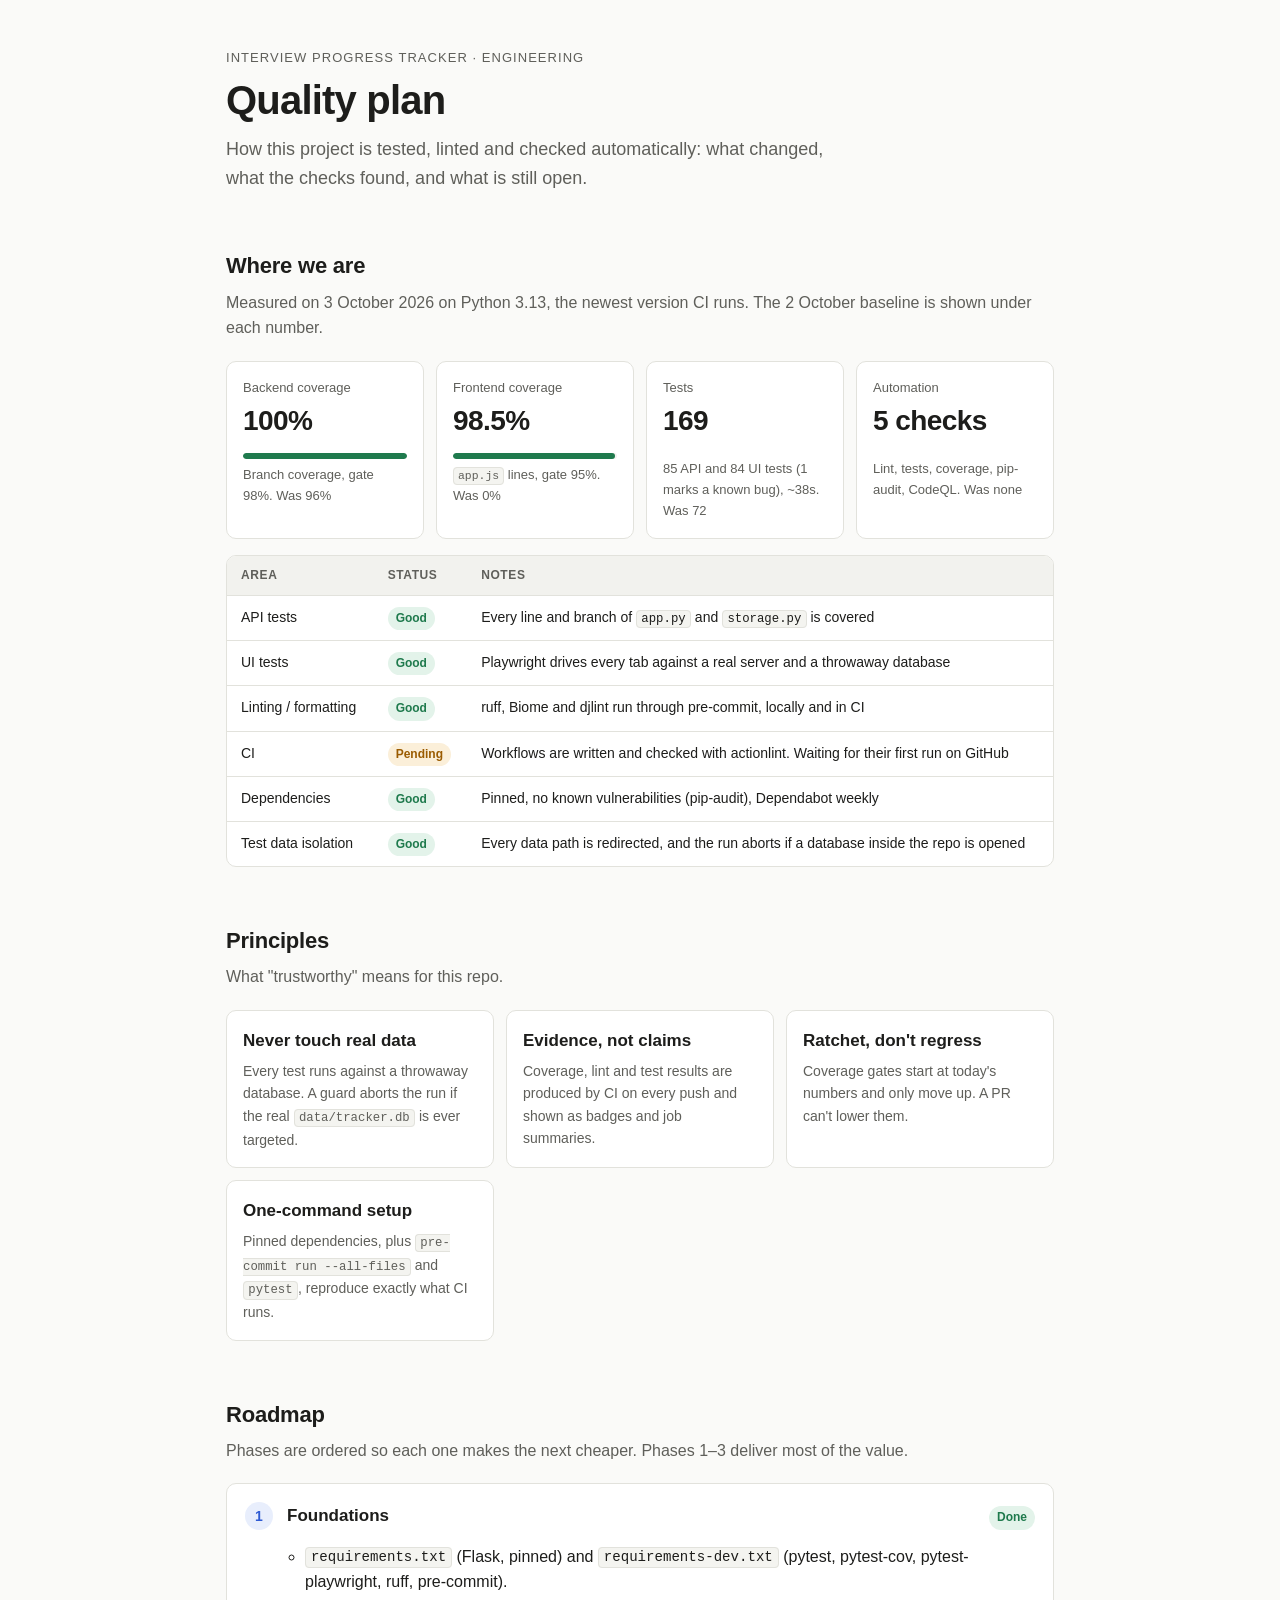
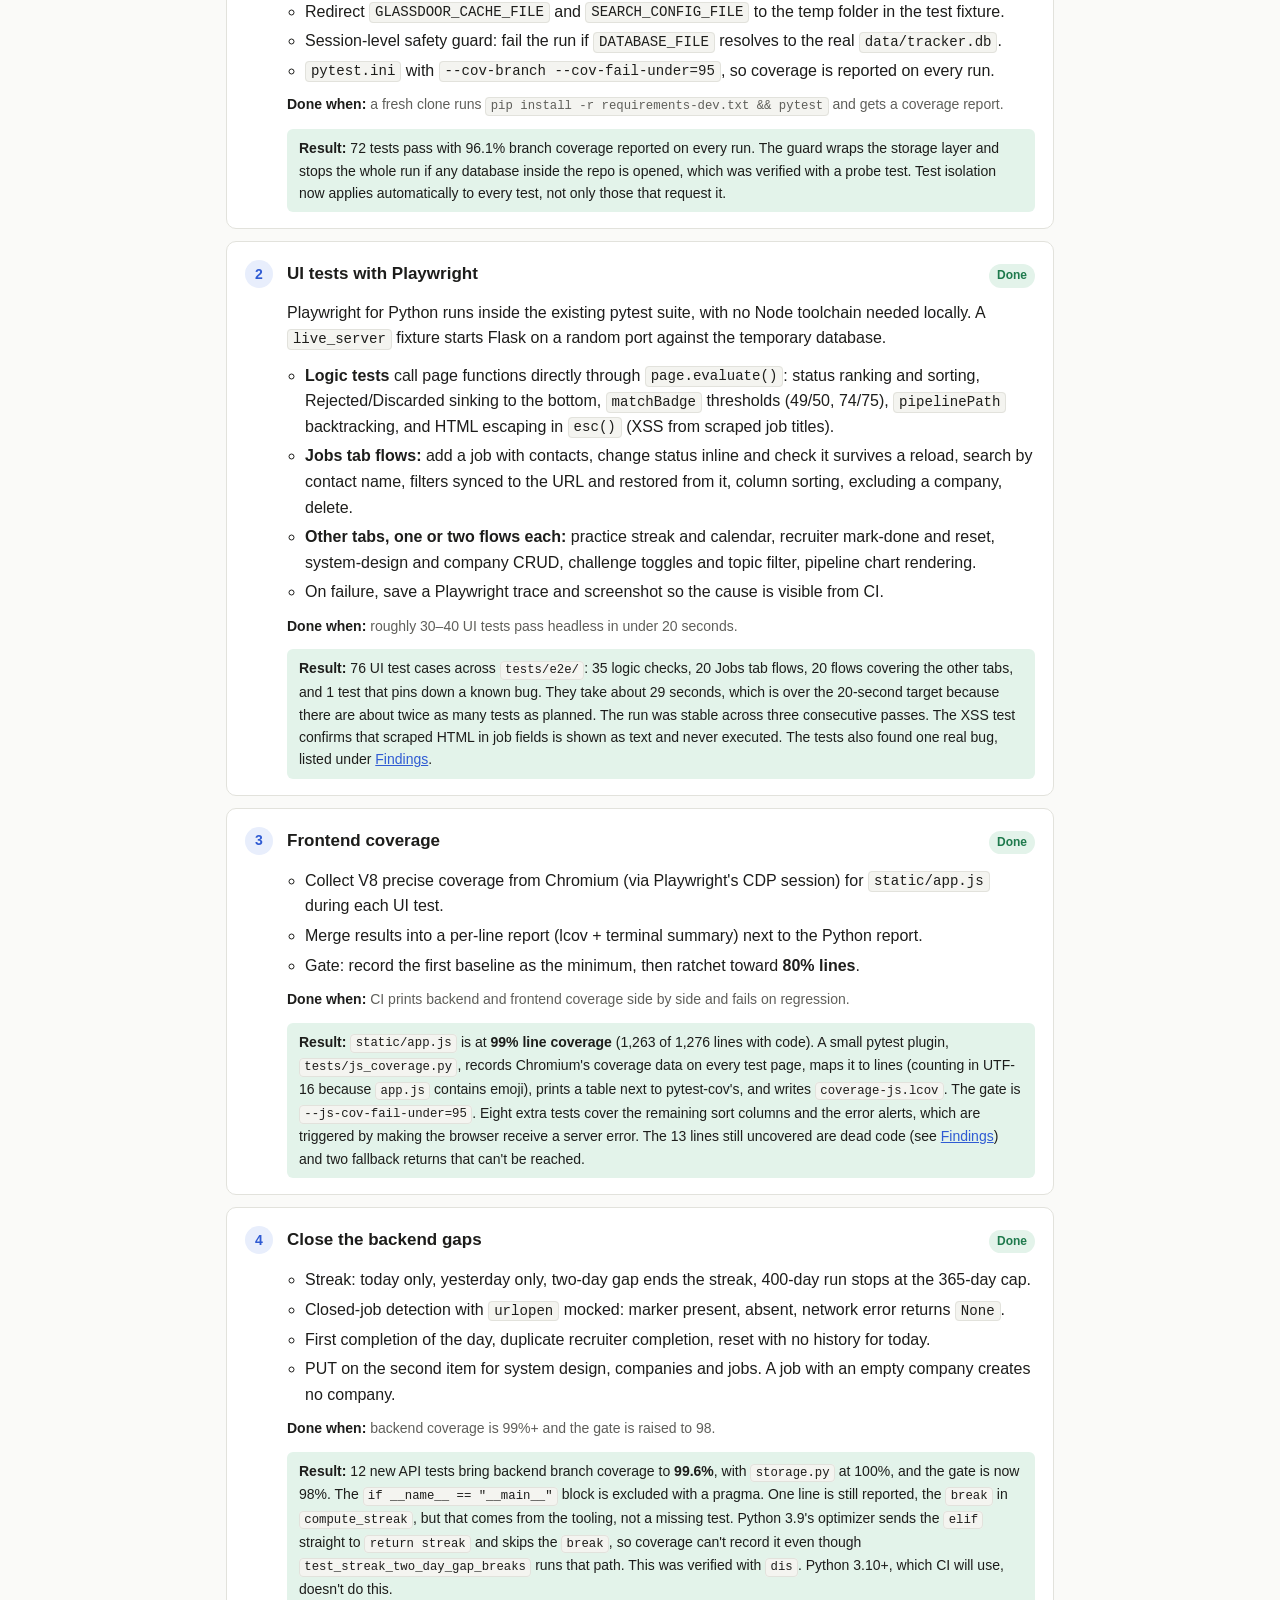
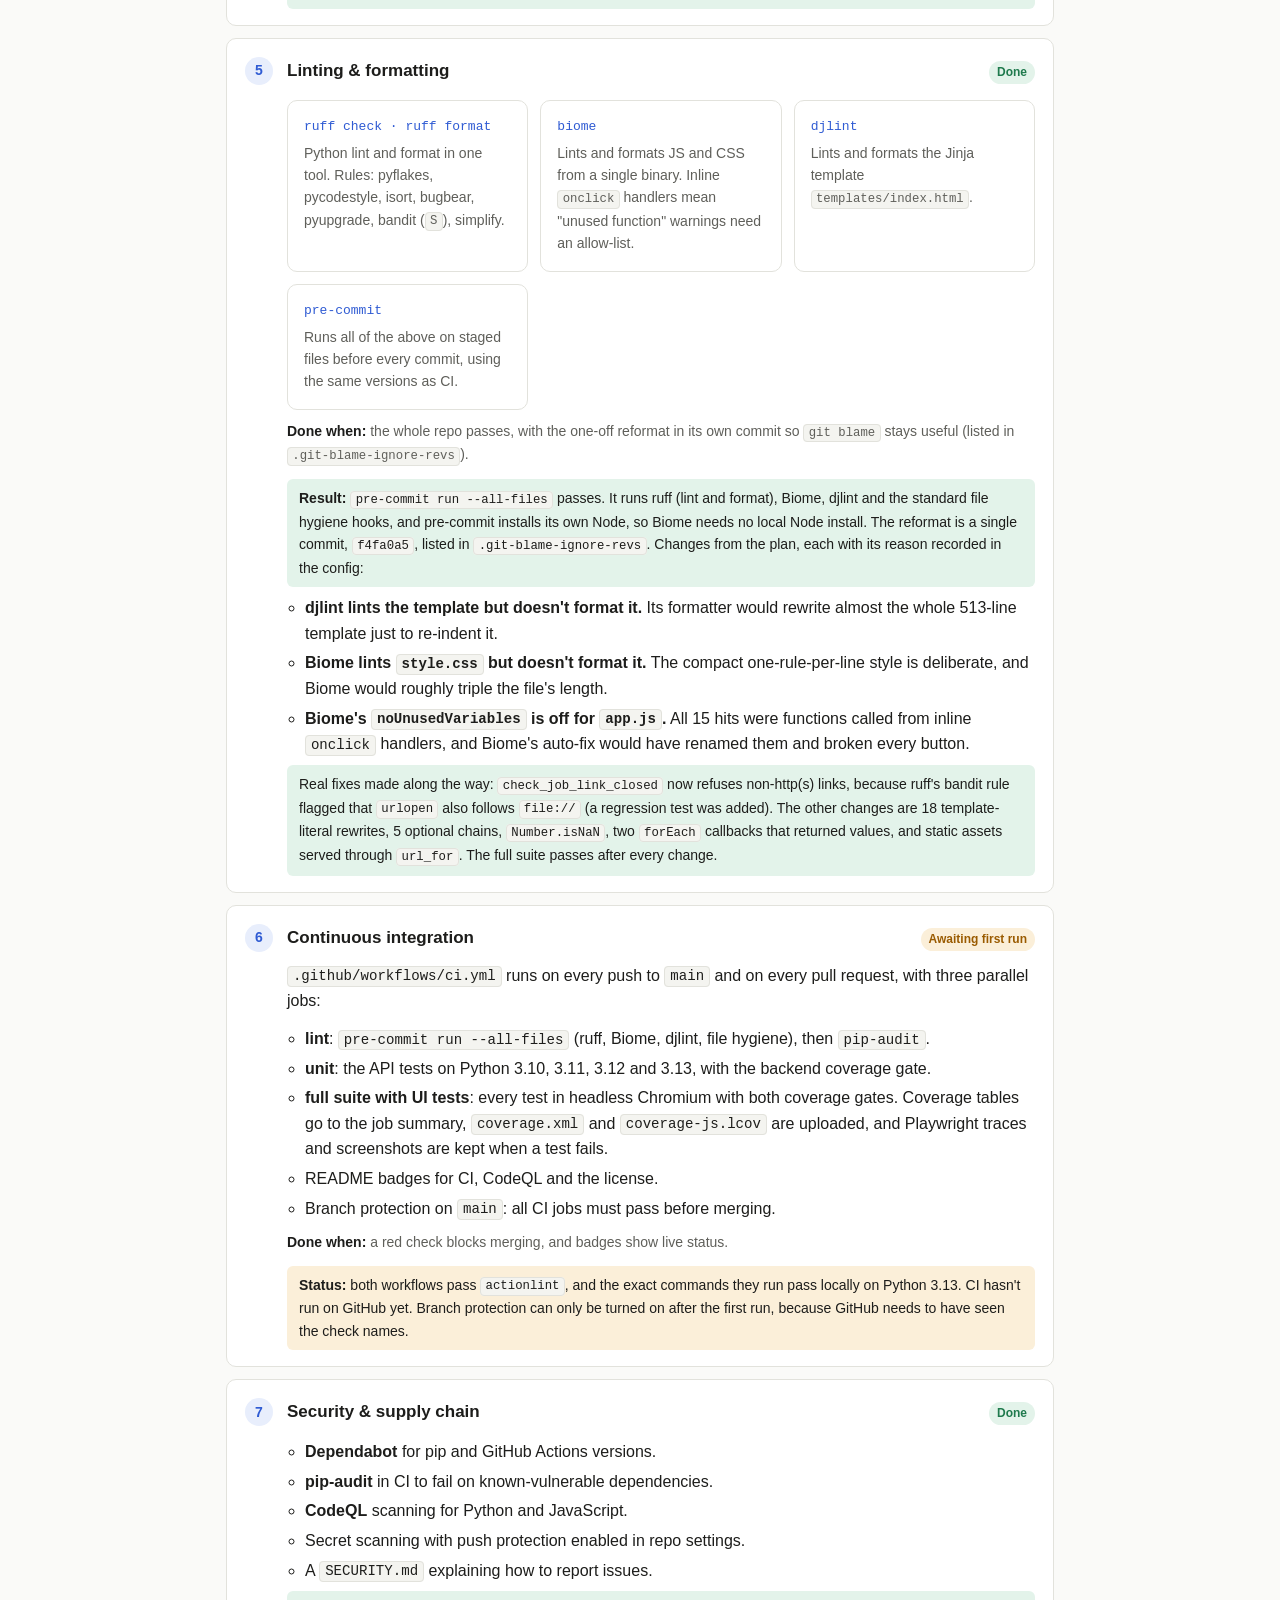
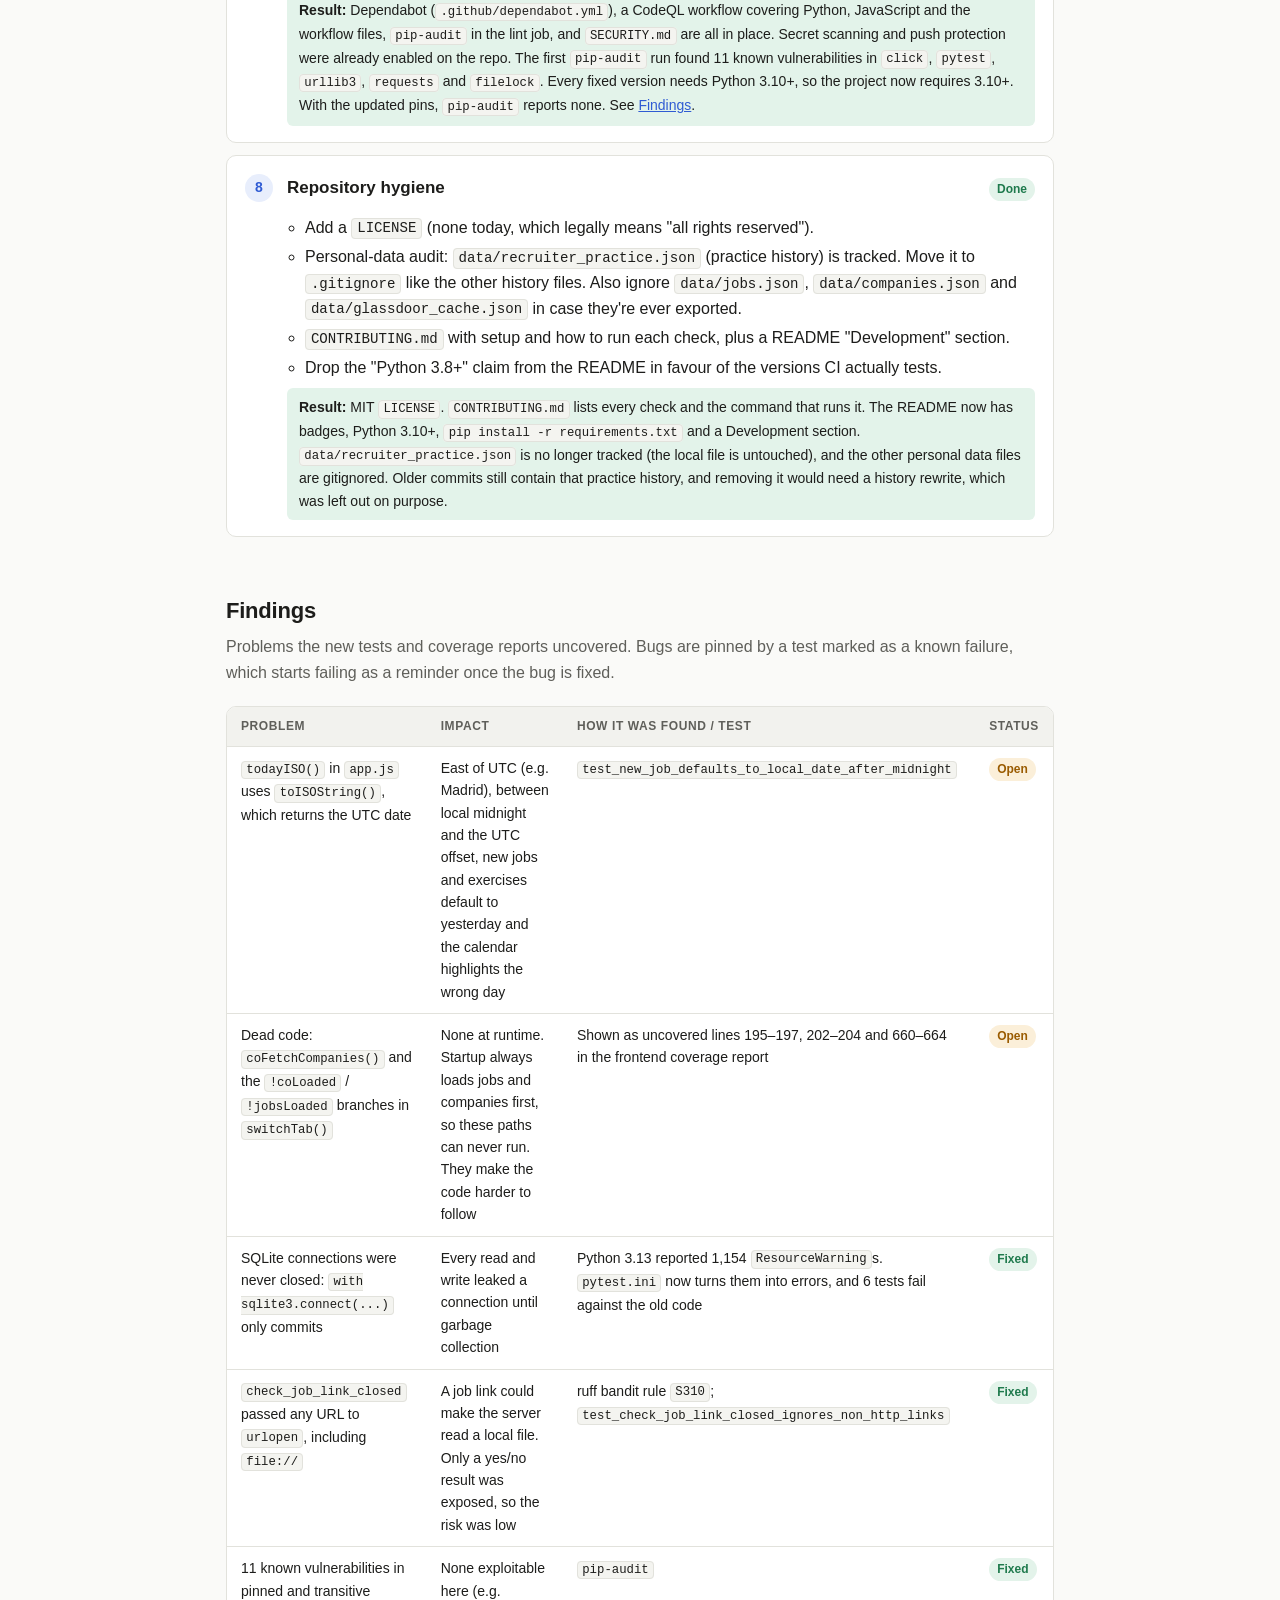
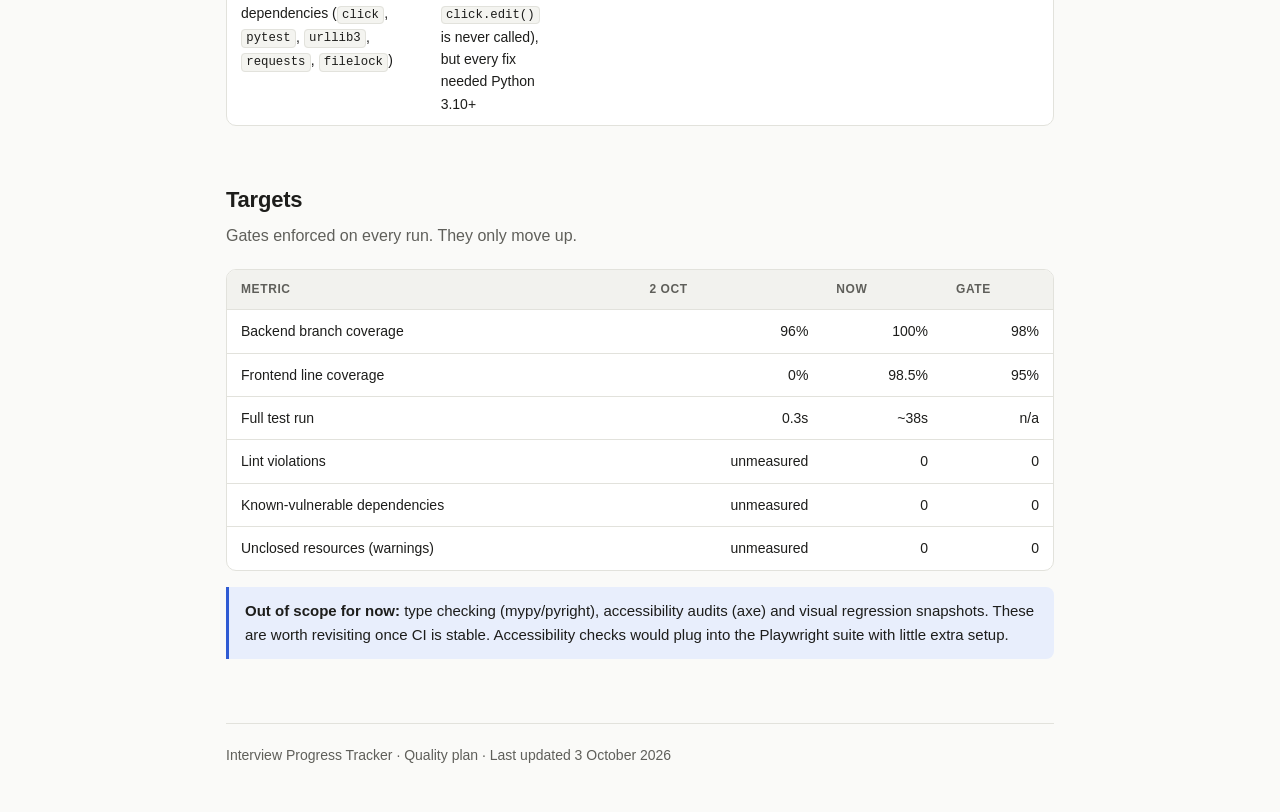
==== docs/quality-plan.html @ b73473ca "Add MIT license, contributing guide and quality plan - README: badges, Python 3.10+, install from re" ====
<!doctype html>
<html lang="en">
<head>
<meta charset="utf-8">
<meta name="viewport" content="width=device-width, initial-scale=1">
<title>Quality Plan</title>
<meta name="description" content="How Interview Progress Tracker is tested, linted and checked in CI, and the roadmap to get there.">
<style>
  :root {
    --bg: #fafaf8;
    --surface: #ffffff;
    --surface-2: #f2f2ee;
    --text: #1d1d1b;
    --muted: #5f5f5a;
    --border: #e2e2dc;
    --accent: #2f5bd3;
    --accent-soft: #e8eefc;
    --ok: #1f7a4d;
    --ok-soft: #e3f3ea;
    --warn: #9a5b00;
    --warn-soft: #fbefd9;
    --bad: #b3261e;
    --bad-soft: #fbe5e3;
    --code-bg: #f4f4f0;
    --mono: ui-monospace, SFMono-Regular, Menlo, Consolas, monospace;
    --sans: -apple-system, BlinkMacSystemFont, "Segoe UI", Inter, Roboto, sans-serif;
  }
  @media (prefers-color-scheme: dark) {
    :root:not([data-theme="light"]) {
      --bg: #141413;
      --surface: #1c1c1a;
      --surface-2: #242421;
      --text: #ecece8;
      --muted: #a3a39c;
      --border: #33332f;
      --accent: #8aa8ff;
      --accent-soft: #1f2a48;
      --ok: #6fd3a0;
      --ok-soft: #173126;
      --warn: #f0b860;
      --warn-soft: #3a2a10;
      --bad: #ff8a80;
      --bad-soft: #3d1a17;
      --code-bg: #1f1f1d;
    }
  }
  :root[data-theme="dark"] {
    --bg: #141413;
    --surface: #1c1c1a;
    --surface-2: #242421;
    --text: #ecece8;
    --muted: #a3a39c;
    --border: #33332f;
    --accent: #8aa8ff;
    --accent-soft: #1f2a48;
    --ok: #6fd3a0;
    --ok-soft: #173126;
    --warn: #f0b860;
    --warn-soft: #3a2a10;
    --bad: #ff8a80;
    --bad-soft: #3d1a17;
    --code-bg: #1f1f1d;
  }

  * { box-sizing: border-box; }
  html { -webkit-text-size-adjust: 100%; }
  body {
    margin: 0;
    background: var(--bg);
    color: var(--text);
    font: 16px/1.6 var(--sans);
  }
  .wrap { max-width: 860px; margin: 0 auto; padding: 48px 16px 80px; }
  header { margin-bottom: 40px; }
  .eyebrow { font-size: 13px; letter-spacing: .08em; text-transform: uppercase; color: var(--muted); margin: 0 0 8px; }
  h1 { font-size: clamp(28px, 5vw, 40px); line-height: 1.15; margin: 0 0 12px; letter-spacing: -.02em; }
  .lede { font-size: 18px; color: var(--muted); margin: 0; max-width: 62ch; }
  h2 { font-size: 22px; margin: 56px 0 6px; letter-spacing: -.01em; }
  h2 + .sub { color: var(--muted); margin: 0 0 20px; }
  h3 { font-size: 17px; margin: 0 0 6px; }
  p { margin: 0 0 12px; }
  a { color: var(--accent); }
  code { font-family: var(--mono); font-size: .88em; background: var(--code-bg); padding: .1em .35em; border-radius: 4px; border: 1px solid var(--border); }
  pre { font-family: var(--mono); font-size: 13px; line-height: 1.55; background: var(--code-bg); border: 1px solid var(--border); border-radius: 8px; padding: 14px 16px; overflow-x: auto; margin: 12px 0 0; }
  pre code { background: none; border: 0; padding: 0; font-size: inherit; }

  /* Stat tiles */
  .stats { display: grid; grid-template-columns: repeat(auto-fit, minmax(180px, 1fr)); gap: 12px; }
  .stat { background: var(--surface); border: 1px solid var(--border); border-radius: 10px; padding: 16px; }
  .stat .label { font-size: 13px; color: var(--muted); }
  .stat .value { font-size: 28px; font-weight: 650; letter-spacing: -.02em; font-variant-numeric: tabular-nums; }
  .stat .note { font-size: 13px; color: var(--muted); }
  .meter { height: 6px; background: var(--surface-2); border-radius: 3px; margin: 10px 0 6px; overflow: hidden; }
  .meter > span { display: block; height: 100%; border-radius: 3px; }

  /* Pills */
  .pill { display: inline-block; font-size: 12px; font-weight: 600; padding: 2px 8px; border-radius: 999px; white-space: nowrap; }
  .pill.ok { background: var(--ok-soft); color: var(--ok); }
  .pill.warn { background: var(--warn-soft); color: var(--warn); }
  .pill.bad { background: var(--bad-soft); color: var(--bad); }
  .pill.plan { background: var(--accent-soft); color: var(--accent); }

  /* Tables */
  .table-wrap { overflow-x: auto; border: 1px solid var(--border); border-radius: 10px; background: var(--surface); }
  table { border-collapse: collapse; width: 100%; font-size: 14px; }
  th, td { text-align: left; padding: 10px 14px; border-bottom: 1px solid var(--border); vertical-align: top; }
  th { font-size: 12px; text-transform: uppercase; letter-spacing: .05em; color: var(--muted); font-weight: 600; background: var(--surface-2); }
  tr:last-child td { border-bottom: 0; }
  td.num { font-variant-numeric: tabular-nums; text-align: right; }

  /* Phases */
  .phases { list-style: none; padding: 0; margin: 0; counter-reset: phase; }
  .phase { position: relative; background: var(--surface); border: 1px solid var(--border); border-radius: 10px; padding: 18px 18px 16px 60px; margin-bottom: 12px; }
  .phase::before {
    counter-increment: phase; content: counter(phase, decimal);
    position: absolute; left: 18px; top: 18px; width: 28px; height: 28px; border-radius: 50%;
    background: var(--accent-soft); color: var(--accent); font-weight: 700; font-size: 14px;
    display: grid; place-items: center;
  }
  .phase .head { display: flex; flex-wrap: wrap; gap: 8px; align-items: baseline; justify-content: space-between; margin-bottom: 6px; }
  .phase ul { margin: 8px 0 0; padding-left: 18px; }
  .phase li { margin: 4px 0; }
  .phase .done { color: var(--muted); font-size: 14px; margin-top: 10px; }
  .phase .done strong { color: var(--text); }
  .phase .result { font-size: 14px; margin: 8px 0 0; padding: 8px 12px; border-radius: 6px; background: var(--ok-soft); }

  /* Cards grid */
  .grid { display: grid; grid-template-columns: repeat(auto-fit, minmax(240px, 1fr)); gap: 12px; }
  .card { background: var(--surface); border: 1px solid var(--border); border-radius: 10px; padding: 16px; }
  .card p { font-size: 14px; color: var(--muted); margin: 0; }
  .card .tool { font-family: var(--mono); font-size: 13px; color: var(--accent); margin-bottom: 4px; }

  .callout { border-left: 3px solid var(--accent); background: var(--accent-soft); padding: 12px 16px; border-radius: 0 8px 8px 0; margin: 16px 0; font-size: 15px; }
  .callout.warn { border-color: var(--warn); background: var(--warn-soft); }

  footer { margin-top: 64px; padding-top: 20px; border-top: 1px solid var(--border); color: var(--muted); font-size: 14px; }
</style>
</head>
<body>
<div class="wrap">

<header>
  <p class="eyebrow">Interview Progress Tracker · Engineering</p>
  <h1>Quality plan</h1>
  <p class="lede">How this project is tested, linted and checked automatically: what changed, what the checks found, and what is still open.</p>
</header>

<!-- ───────────────────────────── Current state -->
<h2>Where we are</h2>
<p class="sub">Measured on 3 October 2026 on Python 3.13, the newest version CI runs. The 2 October baseline is shown under each number.</p>

<div class="stats">
  <div class="stat">
    <div class="label">Backend coverage</div>
    <div class="value">100%</div>
    <div class="meter"><span style="width:100%;background:var(--ok)"></span></div>
    <div class="note">Branch coverage, gate 98%. Was 96%</div>
  </div>
  <div class="stat">
    <div class="label">Frontend coverage</div>
    <div class="value">98.5%</div>
    <div class="meter"><span style="width:98.5%;background:var(--ok)"></span></div>
    <div class="note"><code>app.js</code> lines, gate 95%. Was 0%</div>
  </div>
  <div class="stat">
    <div class="label">Tests</div>
    <div class="value">169</div>
    <div class="note" style="margin-top:16px">85 API and 84 UI tests (1 marks a known bug), ~38s. Was 72</div>
  </div>
  <div class="stat">
    <div class="label">Automation</div>
    <div class="value">5 checks</div>
    <div class="note" style="margin-top:16px">Lint, tests, coverage, pip-audit, CodeQL. Was none</div>
  </div>
</div>

<div class="table-wrap" style="margin-top:16px">
  <table>
    <thead><tr><th>Area</th><th>Status</th><th>Notes</th></tr></thead>
    <tbody>
      <tr><td>API tests</td><td><span class="pill ok">Good</span></td><td>Every line and branch of <code>app.py</code> and <code>storage.py</code> is covered</td></tr>
      <tr><td>UI tests</td><td><span class="pill ok">Good</span></td><td>Playwright drives every tab against a real server and a throwaway database</td></tr>
      <tr><td>Linting / formatting</td><td><span class="pill ok">Good</span></td><td>ruff, Biome and djlint run through pre-commit, locally and in CI</td></tr>
      <tr><td>CI</td><td><span class="pill warn">Pending</span></td><td>Workflows are written and checked with actionlint. Waiting for their first run on GitHub</td></tr>
      <tr><td>Dependencies</td><td><span class="pill ok">Good</span></td><td>Pinned, no known vulnerabilities (pip-audit), Dependabot weekly</td></tr>
      <tr><td>Test data isolation</td><td><span class="pill ok">Good</span></td><td>Every data path is redirected, and the run aborts if a database inside the repo is opened</td></tr>
    </tbody>
  </table>
</div>

<!-- ───────────────────────────── Principles -->
<h2>Principles</h2>
<p class="sub">What "trustworthy" means for this repo.</p>
<div class="grid">
  <div class="card"><h3>Never touch real data</h3><p>Every test runs against a throwaway database. A guard aborts the run if the real <code>data/tracker.db</code> is ever targeted.</p></div>
  <div class="card"><h3>Evidence, not claims</h3><p>Coverage, lint and test results are produced by CI on every push and shown as badges and job summaries.</p></div>
  <div class="card"><h3>Ratchet, don't regress</h3><p>Coverage gates start at today's numbers and only move up. A PR can't lower them.</p></div>
  <div class="card"><h3>One-command setup</h3><p>Pinned dependencies, plus <code>pre-commit run --all-files</code> and <code>pytest</code>, reproduce exactly what CI runs.</p></div>
</div>

<!-- ───────────────────────────── Roadmap -->
<h2>Roadmap</h2>
<p class="sub">Phases are ordered so each one makes the next cheaper. Phases 1–3 deliver most of the value.</p>

<ol class="phases">
  <li class="phase">
    <div class="head"><h3>Foundations</h3><span class="pill ok">Done</span></div>
    <ul>
      <li><code>requirements.txt</code> (Flask, pinned) and <code>requirements-dev.txt</code> (pytest, pytest-cov, pytest-playwright, ruff, pre-commit).</li>
      <li>Redirect <code>GLASSDOOR_CACHE_FILE</code> and <code>SEARCH_CONFIG_FILE</code> to the temp folder in the test fixture.</li>
      <li>Session-level safety guard: fail the run if <code>DATABASE_FILE</code> resolves to the real <code>data/tracker.db</code>.</li>
      <li><code>pytest.ini</code> with <code>--cov-branch --cov-fail-under=95</code>, so coverage is reported on every run.</li>
    </ul>
    <p class="done"><strong>Done when:</strong> a fresh clone runs <code>pip install -r requirements-dev.txt &amp;&amp; pytest</code> and gets a coverage report.</p>
    <p class="result"><strong>Result:</strong> 72 tests pass with 96.1% branch coverage reported on every run. The guard wraps the storage layer and stops the whole run if any database inside the repo is opened, which was verified with a probe test. Test isolation now applies automatically to every test, not only those that request it.</p>
  </li>

  <li class="phase">
    <div class="head"><h3>UI tests with Playwright</h3><span class="pill ok">Done</span></div>
    <p>Playwright for Python runs inside the existing pytest suite, with no Node toolchain needed locally. A <code>live_server</code> fixture starts Flask on a random port against the temporary database.</p>
    <ul>
      <li><strong>Logic tests</strong> call page functions directly through <code>page.evaluate()</code>: status ranking and sorting, Rejected/Discarded sinking to the bottom, <code>matchBadge</code> thresholds (49/50, 74/75), <code>pipelinePath</code> backtracking, and HTML escaping in <code>esc()</code> (XSS from scraped job titles).</li>
      <li><strong>Jobs tab flows:</strong> add a job with contacts, change status inline and check it survives a reload, search by contact name, filters synced to the URL and restored from it, column sorting, excluding a company, delete.</li>
      <li><strong>Other tabs, one or two flows each:</strong> practice streak and calendar, recruiter mark-done and reset, system-design and company CRUD, challenge toggles and topic filter, pipeline chart rendering.</li>
      <li>On failure, save a Playwright trace and screenshot so the cause is visible from CI.</li>
    </ul>
    <p class="done"><strong>Done when:</strong> roughly 30–40 UI tests pass headless in under 20 seconds.</p>
    <p class="result"><strong>Result:</strong> 76 UI test cases across <code>tests/e2e/</code>: 35 logic checks, 20 Jobs tab flows, 20 flows covering the other tabs, and 1 test that pins down a known bug. They take about 29 seconds, which is over the 20-second target because there are about twice as many tests as planned. The run was stable across three consecutive passes. The XSS test confirms that scraped HTML in job fields is shown as text and never executed. The tests also found one real bug, listed under <a href="#findings">Findings</a>.</p>
  </li>

  <li class="phase">
    <div class="head"><h3>Frontend coverage</h3><span class="pill ok">Done</span></div>
    <ul>
      <li>Collect V8 precise coverage from Chromium (via Playwright's CDP session) for <code>static/app.js</code> during each UI test.</li>
      <li>Merge results into a per-line report (lcov + terminal summary) next to the Python report.</li>
      <li>Gate: record the first baseline as the minimum, then ratchet toward <strong>80% lines</strong>.</li>
    </ul>
    <p class="done"><strong>Done when:</strong> CI prints backend and frontend coverage side by side and fails on regression.</p>
    <p class="result"><strong>Result:</strong> <code>static/app.js</code> is at <strong>99% line coverage</strong> (1,263 of 1,276 lines with code). A small pytest plugin, <code>tests/js_coverage.py</code>, records Chromium's coverage data on every test page, maps it to lines (counting in UTF-16 because <code>app.js</code> contains emoji), prints a table next to pytest-cov's, and writes <code>coverage-js.lcov</code>. The gate is <code>--js-cov-fail-under=95</code>. Eight extra tests cover the remaining sort columns and the error alerts, which are triggered by making the browser receive a server error. The 13 lines still uncovered are dead code (see <a href="#findings">Findings</a>) and two fallback returns that can't be reached.</p>
  </li>

  <li class="phase">
    <div class="head"><h3>Close the backend gaps</h3><span class="pill ok">Done</span></div>
    <ul>
      <li>Streak: today only, yesterday only, two-day gap ends the streak, 400-day run stops at the 365-day cap.</li>
      <li>Closed-job detection with <code>urlopen</code> mocked: marker present, absent, network error returns <code>None</code>.</li>
      <li>First completion of the day, duplicate recruiter completion, reset with no history for today.</li>
      <li>PUT on the second item for system design, companies and jobs. A job with an empty company creates no company.</li>
    </ul>
    <p class="done"><strong>Done when:</strong> backend coverage is 99%+ and the gate is raised to 98.</p>
    <p class="result"><strong>Result:</strong> 12 new API tests bring backend branch coverage to <strong>99.6%</strong>, with <code>storage.py</code> at 100%, and the gate is now 98%. The <code>if __name__ == "__main__"</code> block is excluded with a pragma. One line is still reported, the <code>break</code> in <code>compute_streak</code>, but that comes from the tooling, not a missing test. Python 3.9's optimizer sends the <code>elif</code> straight to <code>return streak</code> and skips the <code>break</code>, so coverage can't record it even though <code>test_streak_two_day_gap_breaks</code> runs that path. This was verified with <code>dis</code>. Python 3.10+, which CI will use, doesn't do this.</p>
  </li>

  <li class="phase">
    <div class="head"><h3>Linting &amp; formatting</h3><span class="pill ok">Done</span></div>
    <div class="grid" style="margin-top:10px">
      <div class="card"><div class="tool">ruff check · ruff format</div><p>Python lint and format in one tool. Rules: pyflakes, pycodestyle, isort, bugbear, pyupgrade, bandit (<code>S</code>), simplify.</p></div>
      <div class="card"><div class="tool">biome</div><p>Lints and formats JS and CSS from a single binary. Inline <code>onclick</code> handlers mean "unused function" warnings need an allow-list.</p></div>
      <div class="card"><div class="tool">djlint</div><p>Lints and formats the Jinja template <code>templates/index.html</code>.</p></div>
      <div class="card"><div class="tool">pre-commit</div><p>Runs all of the above on staged files before every commit, using the same versions as CI.</p></div>
    </div>
    <p class="done"><strong>Done when:</strong> the whole repo passes, with the one-off reformat in its own commit so <code>git blame</code> stays useful (listed in <code>.git-blame-ignore-revs</code>).</p>
    <p class="result"><strong>Result:</strong> <code>pre-commit run --all-files</code> passes. It runs ruff (lint and format), Biome, djlint and the standard file hygiene hooks, and pre-commit installs its own Node, so Biome needs no local Node install. The reformat is a single commit, <code>f4fa0a5</code>, listed in <code>.git-blame-ignore-revs</code>. Changes from the plan, each with its reason recorded in the config:</p>
    <ul>
      <li><strong>djlint lints the template but doesn't format it.</strong> Its formatter would rewrite almost the whole 513-line template just to re-indent it.</li>
      <li><strong>Biome lints <code>style.css</code> but doesn't format it.</strong> The compact one-rule-per-line style is deliberate, and Biome would roughly triple the file's length.</li>
      <li><strong>Biome's <code>noUnusedVariables</code> is off for <code>app.js</code>.</strong> All 15 hits were functions called from inline <code>onclick</code> handlers, and Biome's auto-fix would have renamed them and broken every button.</li>
    </ul>
    <p class="result" style="margin-top:8px">Real fixes made along the way: <code>check_job_link_closed</code> now refuses non-http(s) links, because ruff's bandit rule flagged that <code>urlopen</code> also follows <code>file://</code> (a regression test was added). The other changes are 18 template-literal rewrites, 5 optional chains, <code>Number.isNaN</code>, two <code>forEach</code> callbacks that returned values, and static assets served through <code>url_for</code>. The full suite passes after every change.</p>
  </li>

  <li class="phase">
    <div class="head"><h3>Continuous integration</h3><span class="pill warn">Awaiting first run</span></div>
    <p><code>.github/workflows/ci.yml</code> runs on every push to <code>main</code> and on every pull request, with three parallel jobs:</p>
    <ul>
      <li><strong>lint</strong>: <code>pre-commit run --all-files</code> (ruff, Biome, djlint, file hygiene), then <code>pip-audit</code>.</li>
      <li><strong>unit</strong>: the API tests on Python 3.10, 3.11, 3.12 and 3.13, with the backend coverage gate.</li>
      <li><strong>full suite with UI tests</strong>: every test in headless Chromium with both coverage gates. Coverage tables go to the job summary, <code>coverage.xml</code> and <code>coverage-js.lcov</code> are uploaded, and Playwright traces and screenshots are kept when a test fails.</li>
      <li>README badges for CI, CodeQL and the license.</li>
      <li>Branch protection on <code>main</code>: all CI jobs must pass before merging.</li>
    </ul>
    <p class="done"><strong>Done when:</strong> a red check blocks merging, and badges show live status.</p>
    <p class="result" style="background:var(--warn-soft)"><strong>Status:</strong> both workflows pass <code>actionlint</code>, and the exact commands they run pass locally on Python 3.13. CI hasn't run on GitHub yet. Branch protection can only be turned on after the first run, because GitHub needs to have seen the check names.</p>
  </li>

  <li class="phase">
    <div class="head"><h3>Security &amp; supply chain</h3><span class="pill ok">Done</span></div>
    <ul>
      <li><strong>Dependabot</strong> for pip and GitHub Actions versions.</li>
      <li><strong>pip-audit</strong> in CI to fail on known-vulnerable dependencies.</li>
      <li><strong>CodeQL</strong> scanning for Python and JavaScript.</li>
      <li>Secret scanning with push protection enabled in repo settings.</li>
      <li>A <code>SECURITY.md</code> explaining how to report issues.</li>
    </ul>
    <p class="result"><strong>Result:</strong> Dependabot (<code>.github/dependabot.yml</code>), a CodeQL workflow covering Python, JavaScript and the workflow files, <code>pip-audit</code> in the lint job, and <code>SECURITY.md</code> are all in place. Secret scanning and push protection were already enabled on the repo. The first <code>pip-audit</code> run found 11 known vulnerabilities in <code>click</code>, <code>pytest</code>, <code>urllib3</code>, <code>requests</code> and <code>filelock</code>. Every fixed version needs Python 3.10+, so the project now requires 3.10+. With the updated pins, <code>pip-audit</code> reports none. See <a href="#findings">Findings</a>.</p>
  </li>

  <li class="phase">
    <div class="head"><h3>Repository hygiene</h3><span class="pill ok">Done</span></div>
    <ul>
      <li>Add a <code>LICENSE</code> (none today, which legally means "all rights reserved").</li>
      <li>Personal-data audit: <code>data/recruiter_practice.json</code> (practice history) is tracked. Move it to <code>.gitignore</code> like the other history files. Also ignore <code>data/jobs.json</code>, <code>data/companies.json</code> and <code>data/glassdoor_cache.json</code> in case they're ever exported.</li>
      <li><code>CONTRIBUTING.md</code> with setup and how to run each check, plus a README "Development" section.</li>
      <li>Drop the "Python 3.8+" claim from the README in favour of the versions CI actually tests.</li>
    </ul>
    <p class="result"><strong>Result:</strong> MIT <code>LICENSE</code>. <code>CONTRIBUTING.md</code> lists every check and the command that runs it. The README now has badges, Python 3.10+, <code>pip install -r requirements.txt</code> and a Development section. <code>data/recruiter_practice.json</code> is no longer tracked (the local file is untouched), and the other personal data files are gitignored. Older commits still contain that practice history, and removing it would need a history rewrite, which was left out on purpose.</p>
  </li>
</ol>

<!-- ───────────────────────────── Findings -->
<h2 id="findings">Findings</h2>
<p class="sub">Problems the new tests and coverage reports uncovered. Bugs are pinned by a test marked as a known failure, which starts failing as a reminder once the bug is fixed.</p>
<div class="table-wrap">
  <table>
    <thead><tr><th>Problem</th><th>Impact</th><th>How it was found / test</th><th>Status</th></tr></thead>
    <tbody>
      <tr>
        <td><code>todayISO()</code> in <code>app.js</code> uses <code>toISOString()</code>, which returns the UTC date</td>
        <td>East of UTC (e.g. Madrid), between local midnight and the UTC offset, new jobs and exercises default to yesterday and the calendar highlights the wrong day</td>
        <td><code>test_new_job_defaults_to_local_date_after_midnight</code></td>
        <td><span class="pill warn">Open</span></td>
      </tr>
      <tr>
        <td>Dead code: <code>coFetchCompanies()</code> and the <code>!coLoaded</code> / <code>!jobsLoaded</code> branches in <code>switchTab()</code></td>
        <td>None at runtime. Startup always loads jobs and companies first, so these paths can never run. They make the code harder to follow</td>
        <td>Shown as uncovered lines 195–197, 202–204 and 660–664 in the frontend coverage report</td>
        <td><span class="pill warn">Open</span></td>
      </tr>
      <tr>
        <td>SQLite connections were never closed: <code>with sqlite3.connect(...)</code> only commits</td>
        <td>Every read and write leaked a connection until garbage collection</td>
        <td>Python 3.13 reported 1,154 <code>ResourceWarning</code>s. <code>pytest.ini</code> now turns them into errors, and 6 tests fail against the old code</td>
        <td><span class="pill ok">Fixed</span></td>
      </tr>
      <tr>
        <td><code>check_job_link_closed</code> passed any URL to <code>urlopen</code>, including <code>file://</code></td>
        <td>A job link could make the server read a local file. Only a yes/no result was exposed, so the risk was low</td>
        <td>ruff bandit rule <code>S310</code>; <code>test_check_job_link_closed_ignores_non_http_links</code></td>
        <td><span class="pill ok">Fixed</span></td>
      </tr>
      <tr>
        <td>11 known vulnerabilities in pinned and transitive dependencies (<code>click</code>, <code>pytest</code>, <code>urllib3</code>, <code>requests</code>, <code>filelock</code>)</td>
        <td>None exploitable here (e.g. <code>click.edit()</code> is never called), but every fix needed Python 3.10+</td>
        <td><code>pip-audit</code></td>
        <td><span class="pill ok">Fixed</span></td>
      </tr>
    </tbody>
  </table>
</div>

<!-- ───────────────────────────── Targets -->
<h2>Targets</h2>
<p class="sub">Gates enforced on every run. They only move up.</p>
<div class="table-wrap">
  <table>
    <thead><tr><th>Metric</th><th class="num">2 Oct</th><th class="num">Now</th><th class="num">Gate</th></tr></thead>
    <tbody>
      <tr><td>Backend branch coverage</td><td class="num">96%</td><td class="num">100%</td><td class="num">98%</td></tr>
      <tr><td>Frontend line coverage</td><td class="num">0%</td><td class="num">98.5%</td><td class="num">95%</td></tr>
      <tr><td>Full test run</td><td class="num">0.3s</td><td class="num">~38s</td><td class="num">n/a</td></tr>
      <tr><td>Lint violations</td><td class="num">unmeasured</td><td class="num">0</td><td class="num">0</td></tr>
      <tr><td>Known-vulnerable dependencies</td><td class="num">unmeasured</td><td class="num">0</td><td class="num">0</td></tr>
      <tr><td>Unclosed resources (warnings)</td><td class="num">unmeasured</td><td class="num">0</td><td class="num">0</td></tr>
    </tbody>
  </table>
</div>

<div class="callout">
  <strong>Out of scope for now:</strong> type checking (mypy/pyright), accessibility audits (axe) and visual regression snapshots. These are worth revisiting once CI is stable. Accessibility checks would plug into the Playwright suite with little extra setup.
</div>

<footer>
  Interview Progress Tracker · Quality plan · Last updated 3 October 2026
</footer>

</div>
</body>
</html>
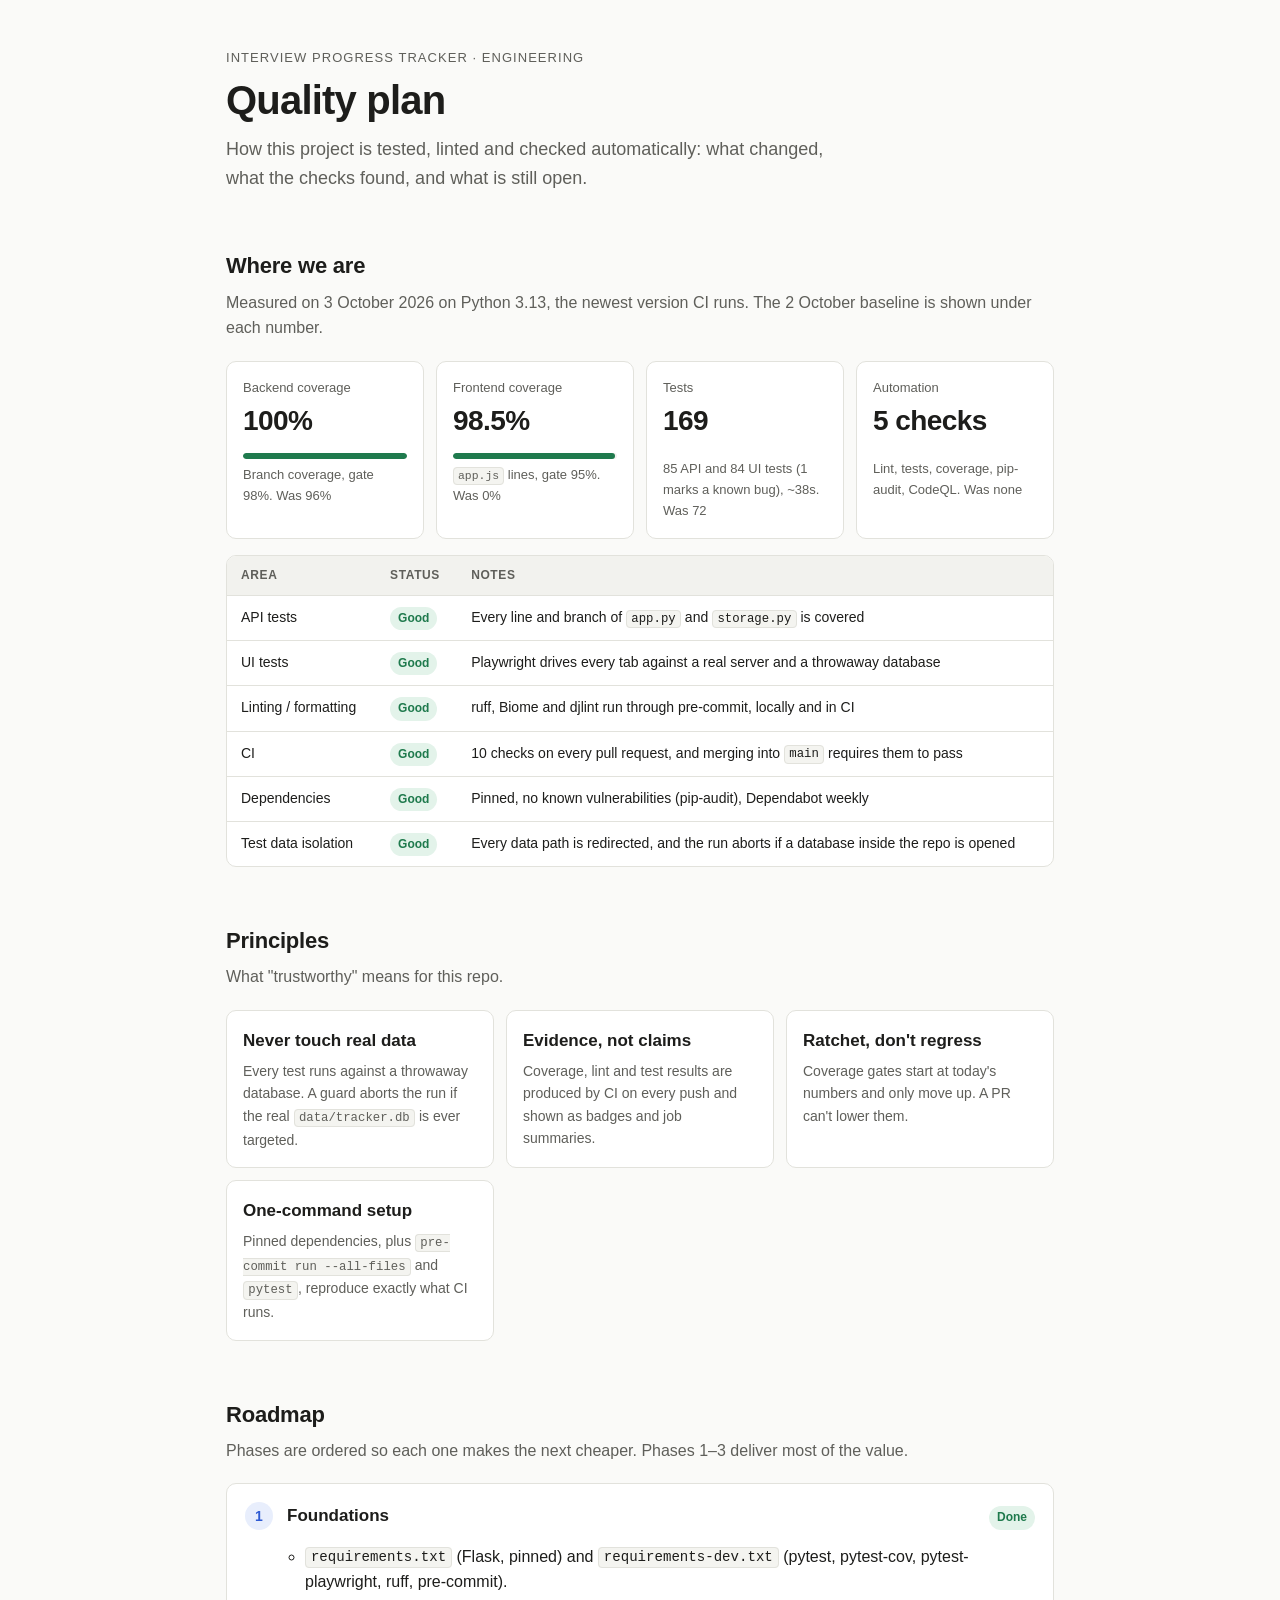
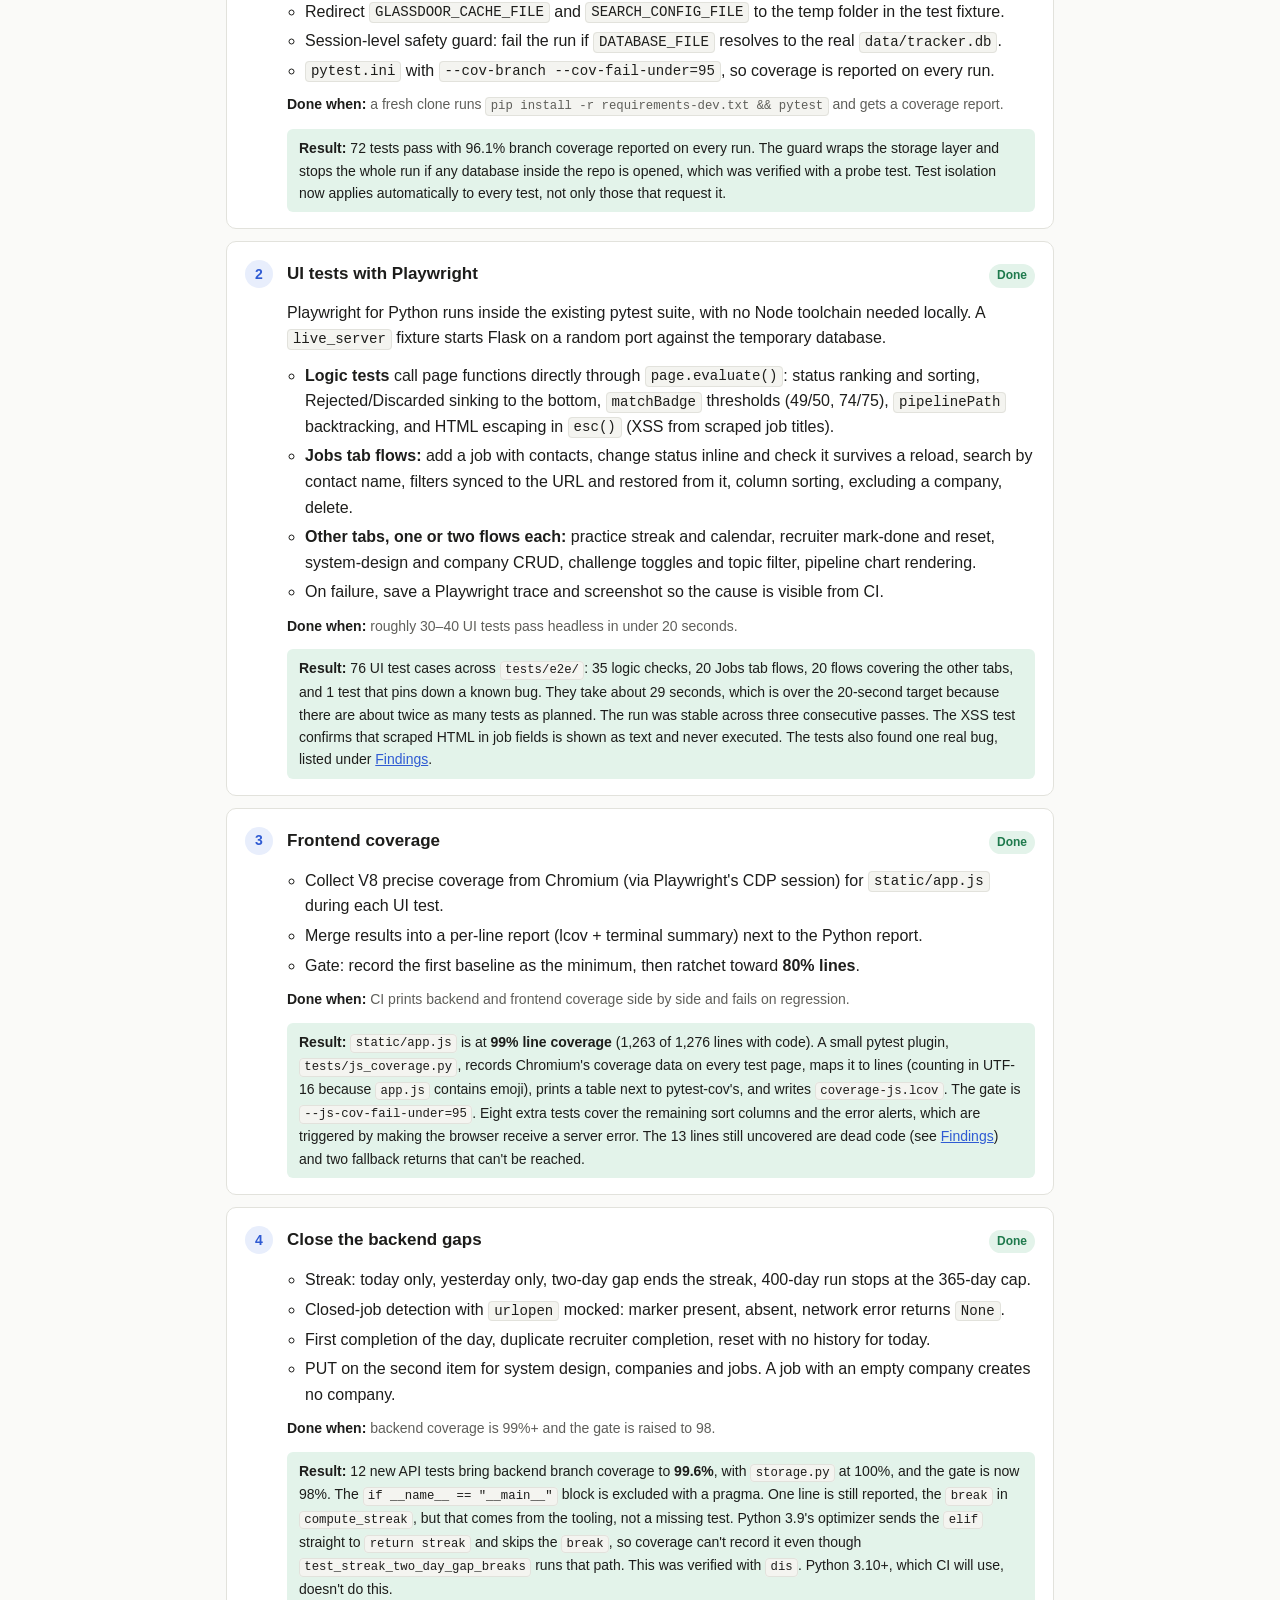
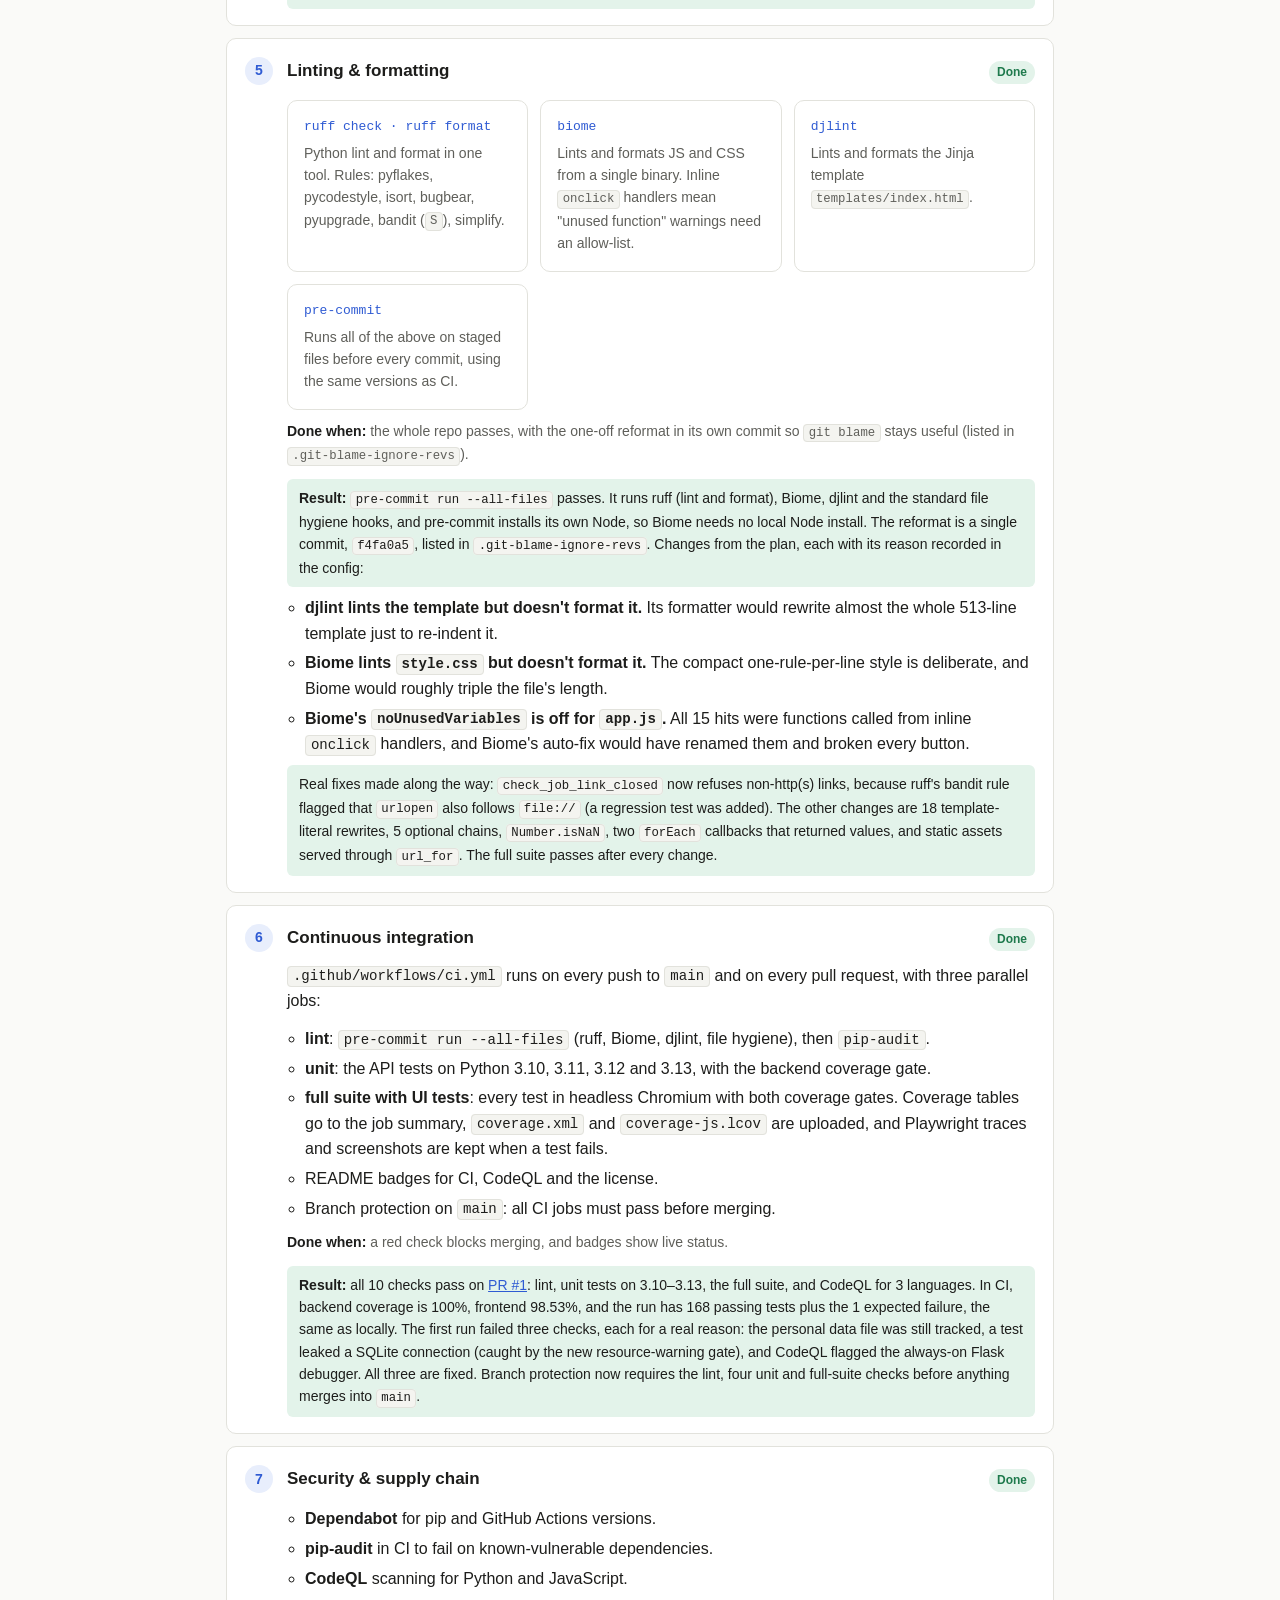
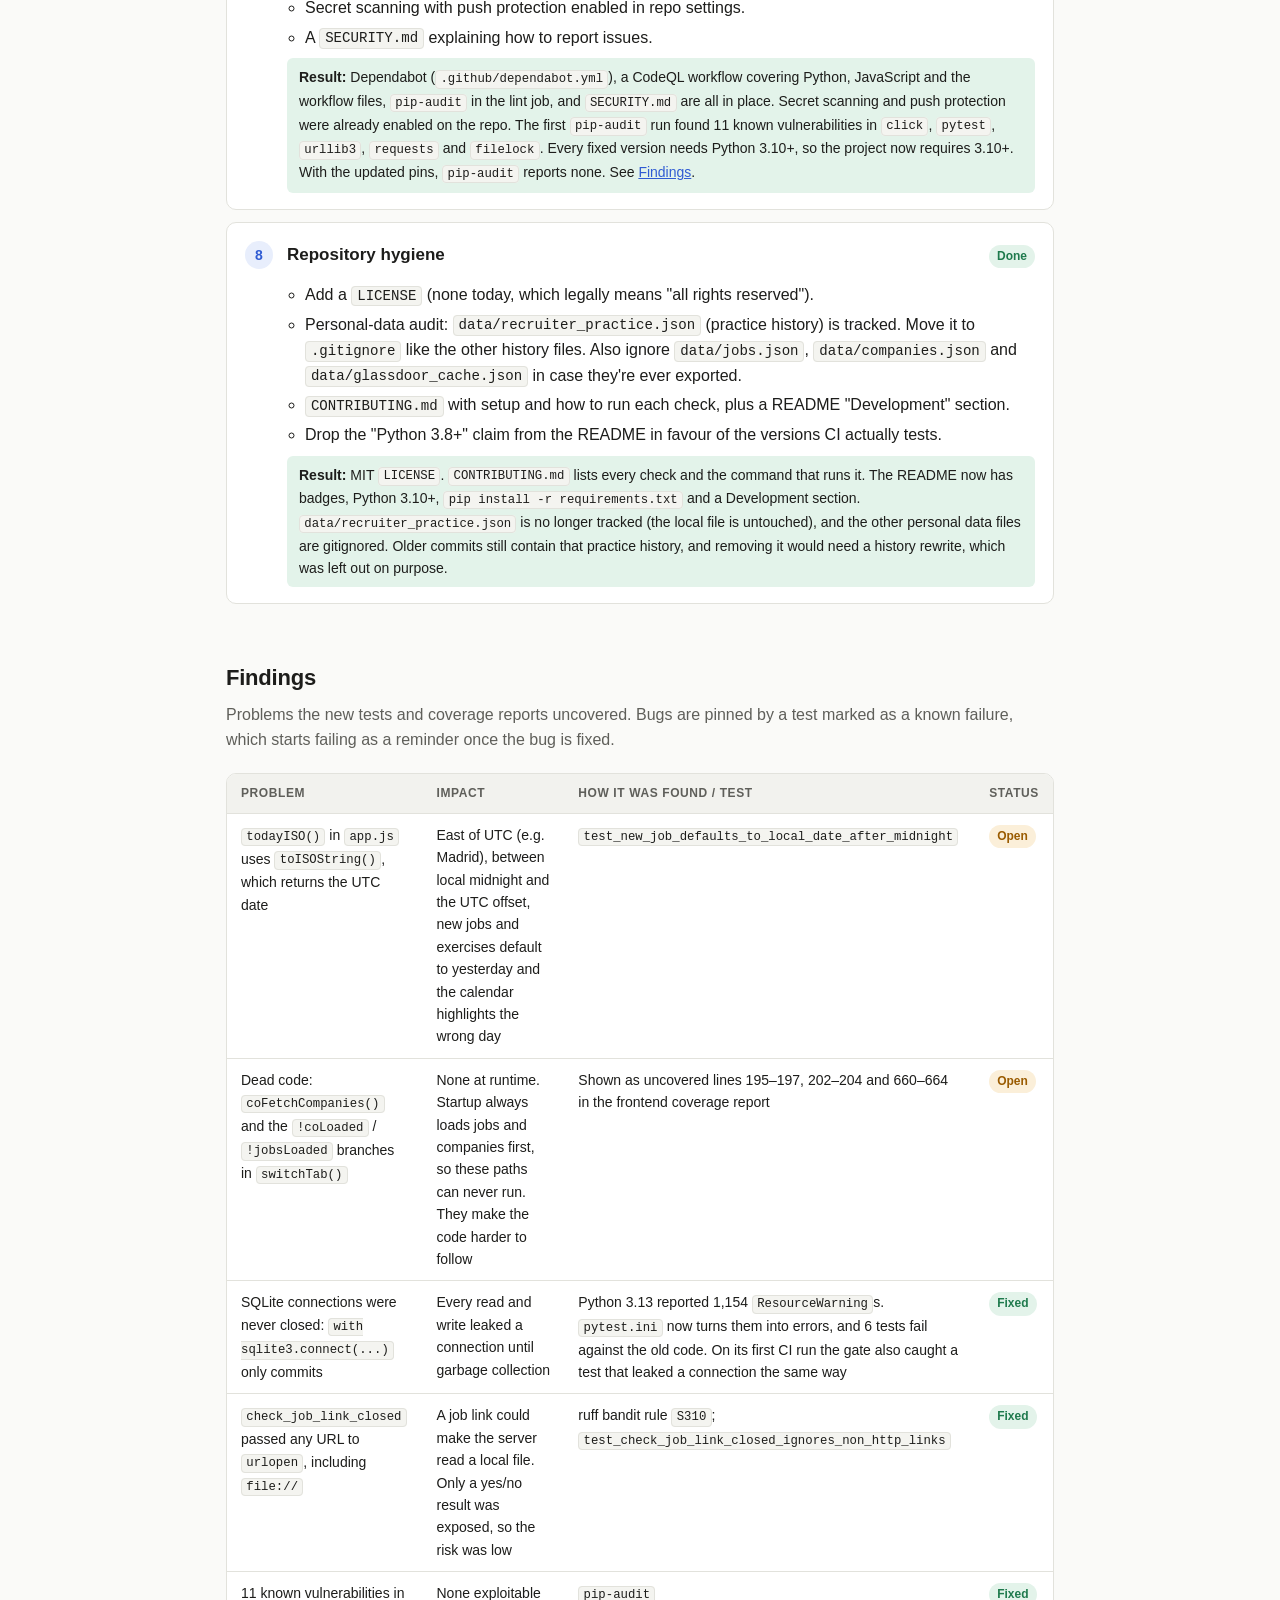
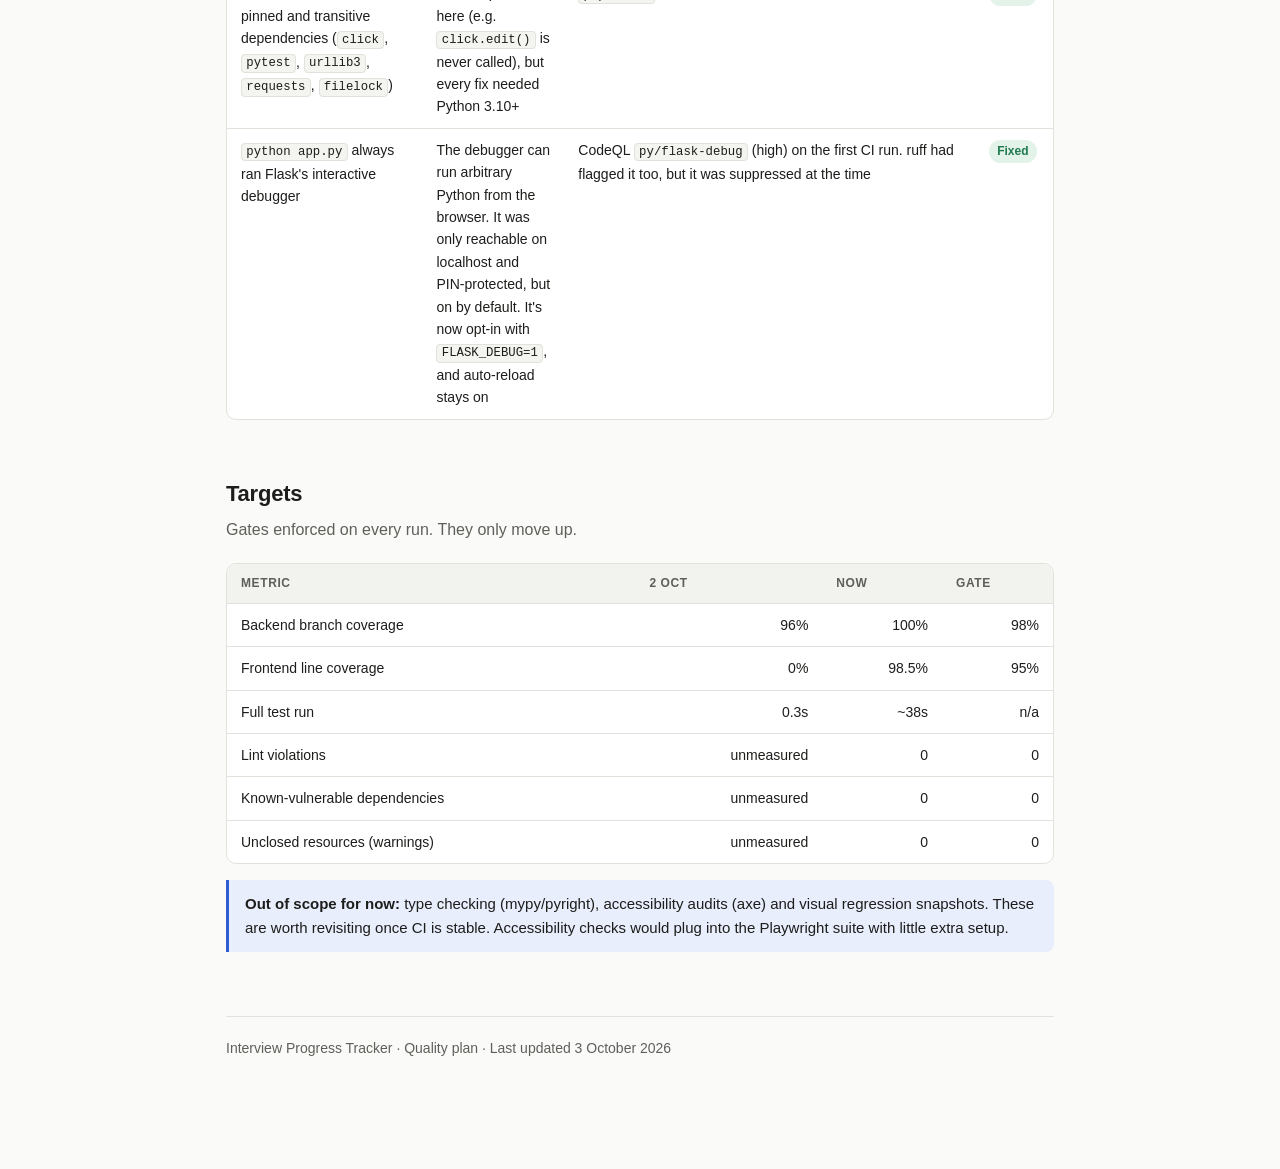
==== commit a09fe45b: "Update the quality plan with the CI results Co-Authored-By: Claude Opus 5.5 <noreply@anthropic.com>" ====
--- a/docs/quality-plan.html
+++ b/docs/quality-plan.html
@@ -181,7 +181,7 @@
       <tr><td>API tests</td><td><span class="pill ok">Good</span></td><td>Every line and branch of <code>app.py</code> and <code>storage.py</code> is covered</td></tr>
       <tr><td>UI tests</td><td><span class="pill ok">Good</span></td><td>Playwright drives every tab against a real server and a throwaway database</td></tr>
       <tr><td>Linting / formatting</td><td><span class="pill ok">Good</span></td><td>ruff, Biome and djlint run through pre-commit, locally and in CI</td></tr>
-      <tr><td>CI</td><td><span class="pill warn">Pending</span></td><td>Workflows are written and checked with actionlint. Waiting for their first run on GitHub</td></tr>
+      <tr><td>CI</td><td><span class="pill ok">Good</span></td><td>10 checks on every pull request, and merging into <code>main</code> requires them to pass</td></tr>
       <tr><td>Dependencies</td><td><span class="pill ok">Good</span></td><td>Pinned, no known vulnerabilities (pip-audit), Dependabot weekly</td></tr>
       <tr><td>Test data isolation</td><td><span class="pill ok">Good</span></td><td>Every data path is redirected, and the run aborts if a database inside the repo is opened</td></tr>
     </tbody>
@@ -270,7 +270,7 @@
   </li>
 
   <li class="phase">
-    <div class="head"><h3>Continuous integration</h3><span class="pill warn">Awaiting first run</span></div>
+    <div class="head"><h3>Continuous integration</h3><span class="pill ok">Done</span></div>
     <p><code>.github/workflows/ci.yml</code> runs on every push to <code>main</code> and on every pull request, with three parallel jobs:</p>
     <ul>
       <li><strong>lint</strong>: <code>pre-commit run --all-files</code> (ruff, Biome, djlint, file hygiene), then <code>pip-audit</code>.</li>
@@ -280,7 +280,7 @@
       <li>Branch protection on <code>main</code>: all CI jobs must pass before merging.</li>
     </ul>
     <p class="done"><strong>Done when:</strong> a red check blocks merging, and badges show live status.</p>
-    <p class="result" style="background:var(--warn-soft)"><strong>Status:</strong> both workflows pass <code>actionlint</code>, and the exact commands they run pass locally on Python 3.13. CI hasn't run on GitHub yet. Branch protection can only be turned on after the first run, because GitHub needs to have seen the check names.</p>
+    <p class="result"><strong>Result:</strong> all 10 checks pass on <a href="https://github.com/amupoti/interview-progress-tracker/pull/1">PR #1</a>: lint, unit tests on 3.10–3.13, the full suite, and CodeQL for 3 languages. In CI, backend coverage is 100%, frontend 98.53%, and the run has 168 passing tests plus the 1 expected failure, the same as locally. The first run failed three checks, each for a real reason: the personal data file was still tracked, a test leaked a SQLite connection (caught by the new resource-warning gate), and CodeQL flagged the always-on Flask debugger. All three are fixed. Branch protection now requires the lint, four unit and full-suite checks before anything merges into <code>main</code>.</p>
   </li>
 
   <li class="phase">
@@ -329,7 +329,7 @@
       <tr>
         <td>SQLite connections were never closed: <code>with sqlite3.connect(...)</code> only commits</td>
         <td>Every read and write leaked a connection until garbage collection</td>
-        <td>Python 3.13 reported 1,154 <code>ResourceWarning</code>s. <code>pytest.ini</code> now turns them into errors, and 6 tests fail against the old code</td>
+        <td>Python 3.13 reported 1,154 <code>ResourceWarning</code>s. <code>pytest.ini</code> now turns them into errors, and 6 tests fail against the old code. On its first CI run the gate also caught a test that leaked a connection the same way</td>
         <td><span class="pill ok">Fixed</span></td>
       </tr>
       <tr>
@@ -342,6 +342,12 @@
         <td>11 known vulnerabilities in pinned and transitive dependencies (<code>click</code>, <code>pytest</code>, <code>urllib3</code>, <code>requests</code>, <code>filelock</code>)</td>
         <td>None exploitable here (e.g. <code>click.edit()</code> is never called), but every fix needed Python 3.10+</td>
         <td><code>pip-audit</code></td>
+        <td><span class="pill ok">Fixed</span></td>
+      </tr>
+      <tr>
+        <td><code>python app.py</code> always ran Flask's interactive debugger</td>
+        <td>The debugger can run arbitrary Python from the browser. It was only reachable on localhost and PIN-protected, but on by default. It's now opt-in with <code>FLASK_DEBUG=1</code>, and auto-reload stays on</td>
+        <td>CodeQL <code>py/flask-debug</code> (high) on the first CI run. ruff had flagged it too, but it was suppressed at the time</td>
         <td><span class="pill ok">Fixed</span></td>
       </tr>
     </tbody>
